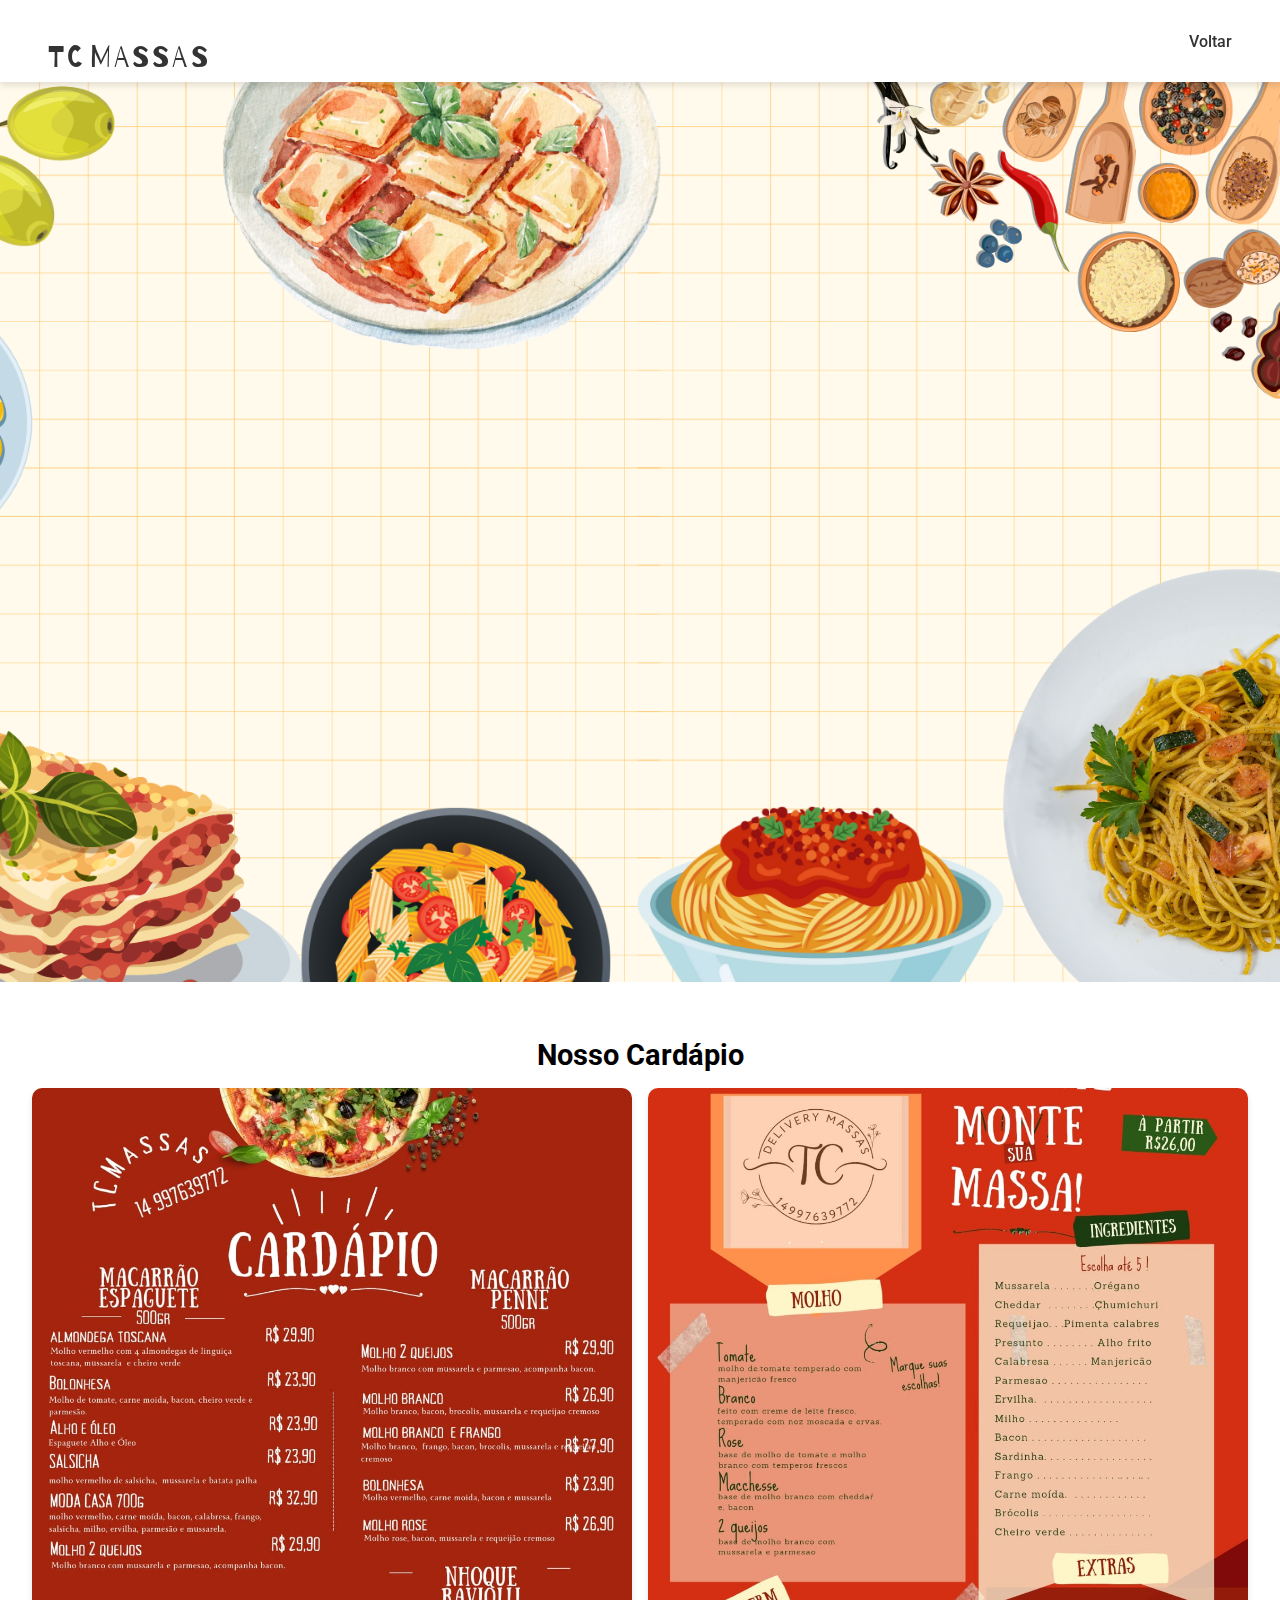
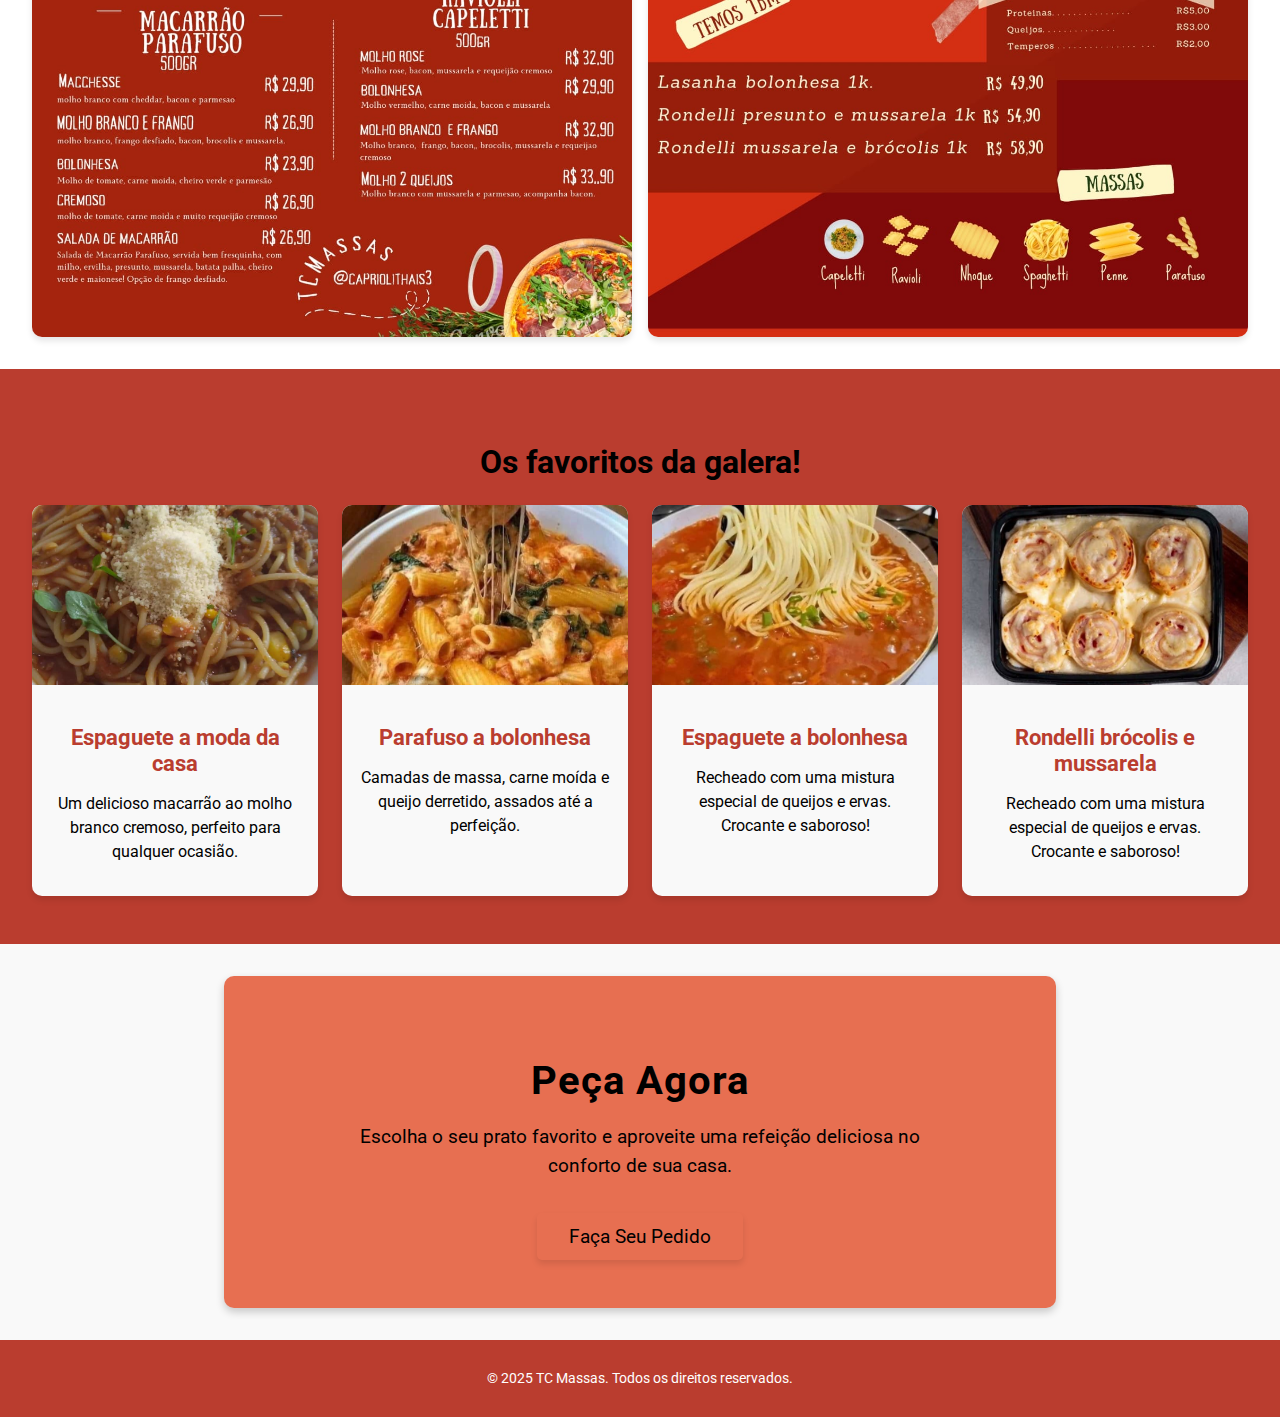
==== menu.html @ 0c59d515 "." ====
<!DOCTYPE html>
<html lang="en">
<head>
    <meta charset="UTF-8">
    <meta name="viewport" content="width=device-width, initial-scale=1.0">
    <title>Cardápio</title>
    <link rel="stylesheet" href="menu.css">
    <script src="script.js"></script>
</head>
<body>
    <body>
        <header id="cabecalho">
            <nav class="navbar">
                
                <a href="index.html">
                    <div class="logo">TC Massas</div>
                </a>

                <ul>
                    <li><a href="index.html">Voltar</a></li>
                    
                </ul>
               
            </nav>
        </header>

        <section id="banner_section">
            <div>
                <h1>Nossas opções para suas refeições</h1>
            </div>
        </section>
    
        <main>
            <section id="pratos">
                <h2>Nosso Cardápio</h2>
                <div class="menu-container">
                    <div class="menu-card">
                        <img src="img/cardapio1.jpeg" alt="Cardápio 1">
                    </div>
                    <div class="menu-card">
                        <img src="img/cardapio2.jpeg" alt="Cardápio 2">
                    </div>
                </div>
            </section>
        </main>

        <section id="pratos-destaque">
            <h2>Os favoritos da galera!</h2>
            <div class="cards-container">
                <div class="card">
                    <img src="img/macarrao1.jpeg" alt="Macarrão ao Molho Branco">
                    <div class="card-content">
                        <h3>Espaguete a moda da casa</h3>
                        <p>Um delicioso macarrão ao molho branco cremoso, perfeito para qualquer ocasião.</p>
                    </div>
                </div>
                <div class="card">
                    <img src="img/macarrao2.jpeg" alt="Lasanha à Bolonhesa">
                    <div class="card-content">
                        <h3>Parafuso a bolonhesa</h3>
                        <p>Camadas de massa, carne moída e queijo derretido, assados até a perfeição.</p>
                    </div>
                </div>
                <div class="card">
                    <img src="img/macarrao3.jpeg" alt="Pastel Especial">
                    <div class="card-content">
                        <h3>Espaguete a bolonhesa</h3>
                        <p>Recheado com uma mistura especial de queijos e ervas. Crocante e saboroso!</p>
                    </div>
                </div>
                <div class="card">
                    <img src="img/massa6.jpeg" alt="Pastel Especial">
                    <div class="card-content">
                        <h3>Rondelli brócolis e mussarela</h3>
                        <p>Recheado com uma mistura especial de queijos e ervas. Crocante e saboroso!</p>
                    </div>
                </div>
                
               
               
            </div>
        </section>

        <section id="fazer-pedido">
            <div class="pedido-container">
                <h2>Peça Agora</h2>
                <p>Escolha o seu prato favorito e aproveite uma refeição deliciosa no conforto de sua casa.</p>
                <a href="pagina-pedido.html" class="btn-pedido">Faça Seu Pedido</a>
            </div>
        </section>
        

        
    
        <footer class="menu-footer">
            <p>&copy; 2025 TC Massas. Todos os direitos reservados.</p>
        </footer>
    </body>
    
</body>
</html>
---- menu.css ----
@import url('https://fonts.googleapis.com/css2?family=Barrio&family=Montserrat:wght@526&family=Outfit:wght@100..900&family=Roboto:ital,wght@0,100;0,300;0,400;0,500;0,700;0,900;1,100;1,300;1,400;1,500;1,700;1,900&family=Rubik:ital,wght@0,300..900;1,300..900&family=STIX+Two+Text:ital,wght@0,400..700;1,400..700&family=Source+Code+Pro:ital,wght@0,200..900;1,200..900&family=Ubuntu:ital,wght@0,300;0,400;0,500;0,700;1,300;1,400;1,500;1,700&display=swap');
@import url('https://fonts.googleapis.com/css2?family=Montserrat:wght@526&family=Roboto:ital,wght@0,100;0,300;0,400;0,500;0,700;0,900;1,100;1,300;1,400;1,500;1,700;1,900&family=Rubik:ital,wght@0,300..900;1,300..900&family=Ubuntu:ital,wght@0,300;0,400;0,500;0,700;1,300;1,400;1,500;1,700&display=swap');
@import url('https://fonts.googleapis.com/css2?family=Montserrat:wght@526&family=Outfit:wght@100..900&family=Roboto:ital,wght@0,100;0,300;0,400;0,500;0,700;0,900;1,100;1,300;1,400;1,500;1,700;1,900&family=Rubik:ital,wght@0,300..900;1,300..900&family=Ubuntu:ital,wght@0,300;0,400;0,500;0,700;1,300;1,400;1,500;1,700&display=swap');
@import url('https://fonts.googleapis.com/css2?family=Montserrat:wght@526&family=Outfit:wght@100..900&family=Roboto:ital,wght@0,100;0,300;0,400;0,500;0,700;0,900;1,100;1,300;1,400;1,500;1,700;1,900&family=Rubik:ital,wght@0,300..900;1,300..900&family=Source+Code+Pro:ital,wght@0,200..900;1,200..900&family=Ubuntu:ital,wght@0,300;0,400;0,500;0,700;1,300;1,400;1,500;1,700&display=swap');
@import url('https://fonts.googleapis.com/css2?family=Montserrat:wght@526&family=Outfit:wght@100..900&family=Roboto:ital,wght@0,100;0,300;0,400;0,500;0,700;0,900;1,100;1,300;1,400;1,500;1,700;1,900&family=Rubik:ital,wght@0,300..900;1,300..900&family=STIX+Two+Text:ital,wght@0,400..700;1,400..700&family=Source+Code+Pro:ital,wght@0,200..900;1,200..900&family=Ubuntu:ital,wght@0,300;0,400;0,500;0,700;1,300;1,400;1,500;1,700&display=swap');
/* Estilo Geral */
body {
    font-family: 'Roboto', sans-serif;
    background-color: #f9f9f9;
    color: #333;
    margin: 0;
    padding: 0;
}

a{
    text-decoration: none;
}
.navbar {
    display: flex;
    justify-content: center;
    align-items: center;
    padding: 1rem 2rem;
    background-color: #fff;
    box-shadow: 0 4px 6px rgba(0, 0, 0, 0.1);
    position: sticky;
    top: 0;
    z-index: 1000;
    height: 50px;
}

.navbar .logo {
    position: absolute;
    left: 3rem;
    color: #333;
    text-transform: uppercase;
    font-family: "Barrio", serif;
    font-weight: 400;
    font-style: normal;
    font-size: 30px;
    display: flex;
    gap: 0.2rem;
}

/* Animação de pulo */
@keyframes jump {
    0% {
        transform: translateY(0);
    }
    50% {
        transform: translateY(-10px);
    }
    100% {
        transform: translateY(0);
    }
}

.navbar .logo span {
    display: inline-block;
    animation: jump 0.5s ease infinite;
}

/* Delay para que as letras pulem separadamente */
.navbar .logo span:nth-child(1) {
    animation-delay: 0s;
}

.navbar .logo span:nth-child(2) {
    animation-delay: 0.1s;
}

.navbar .logo span:nth-child(3) {
    animation-delay: 0.2s;
}

.navbar .logo span:nth-child(4) {
    animation-delay: 0.3s;
}

.navbar .logo span:nth-child(5) {
    animation-delay: 0.4s;
}

.navbar .logo span:nth-child(6) {
    animation-delay: 0.5s;
}

.navbar .logo span:nth-child(7) {
    animation-delay: 0.6s;
}


.navbar ul {
    display: flex;
    list-style: none;
    margin-left: auto; 
}

.navbar ul li {
    margin: 0 1rem;
}

.navbar ul li a {
    text-decoration: none;
    color: #333;
    font-weight: 500;
    transition: color 0.3s;
    font-size: 16px;
}

.navbar ul li a:hover {
    color: #e1938a;
}


.navbar ul {
    display: flex;
    list-style: none;
    margin-left: auto; /* Garante que a lista se alinhe à direita */
}

.navbar ul li {
    margin: 0 1rem;
}

.navbar ul li a {
    text-decoration: none;
    color: #333;
    font-weight: 500;
    transition: color 0.3s;
    font-size: 16px;
}

.navbar ul li a:hover {
    color: #e1938a;
}


#banner_section {
    width: 100%;
    height: 100vh;
    background: url('img/tc massas (1920 x 1080 px).png') no-repeat center center/cover;
    display: flex;
    align-items: center;
    justify-content: center;
    text-align: center;
    color: #000000;
}

#banner_section h1 {
    font-family: "STIX Two Text", serif;
    letter-spacing: 5px;
    color: black;
    font-size: 3rem;
    font-weight: 300;
    opacity: 0;
    transform: translateY(-20px);
    animation: fadeInUp 1s ease-out forwards;
}

/* Definição da animação */
@keyframes fadeInUp {
    to {
        opacity: 1;
        transform: translateY(0);
    }
}


/* Seção de Pratos */
#pratos {
    text-align: center;
    padding: 2rem 1rem;
    background-color: #fff;
}

#pratos h2 {
    font-size: 1.8rem;
    margin-bottom: 1rem;
    color: black;
}

/* Container de Cardápio */
.menu-container {
    display: grid;
    grid-template-columns: repeat(auto-fit, minmax(250px, 1fr));
    gap: 1rem;
    justify-items: center;
    padding: 0 1rem;
}

/* Cartões de Cardápio */
.menu-card {
    overflow: hidden;
    border-radius: 10px;
    box-shadow: 0 4px 6px rgba(0, 0, 0, 0.1);
    transition: transform 0.3s ease, box-shadow 0.3s ease;
    max-width: 100%;
}

.menu-card img {
    width: 100%;
    display: block;
    transition: transform 0.3s ease;
}

.menu-card:hover {
    transform: translateY(-5px);
    box-shadow: 0 8px 16px rgba(0, 0, 0, 0.2);
}

.menu-card:hover img {
    transform: scale(1.05);
}

/* Rodapé */
.menu-footer {
    background-color: #ba3d2f;
    color: #fff;
    text-align: center;
    padding: 1rem 0;
    font-size: 0.9rem;
}

/* Seção de Destaque dos Pratos */
#pratos-destaque {
    text-align: center;
    padding: 3rem 1rem;
    background-color: #ba3d2f;
}

#pratos-destaque h2 {
    font-size: 2rem;
    margin-bottom: 1.5rem;
    color: black;
}

/* Container dos Cards */
.cards-container {
    display: grid;
    grid-template-columns: repeat(auto-fit, minmax(220px, 1fr));
    gap: 1.5rem;
    justify-items: center;
    padding: 0 1rem;
}

/* Estilo dos Cards */
.card {
    background-color: #f9f9f9;
    border-radius: 10px;
    overflow: hidden;
    box-shadow: 0 4px 6px rgba(0, 0, 0, 0.1);
    transition: transform 0.3s ease, box-shadow 0.3s ease;
    max-width: 100%;
}

.card img {
    width: 100%;
    height: 180px;
    object-fit: cover;
    display: block;
}

.card-content {
    padding: 1rem;
}

.card-content h3 {
    font-size: 1.4rem;
    color: #ba3d2f;
    margin-bottom: 0.5rem;
}

.card-content p {
    font-size: 1rem;
    color: black;
    line-height: 1.5;
}

/* Hover Effects */
.card:hover {
    transform: translateY(-2px);
    box-shadow: 0 8px 16px rgba(0, 0, 0, 0.2);
}

#fazer-pedido {
    background-color:#e76f51;
    color:black;
    text-align: center;
    padding: 3rem 1rem;
    border-radius: 10px;
    margin: 2rem auto;
    box-shadow: 0 4px 8px rgba(0, 0, 0, 0.2);
    width: 90%;
    max-width: 800px;
}

#fazer-pedido .pedido-container {
    max-width: 600px;
    margin: 0 auto;
}

#fazer-pedido h2 {
    font-size: 2.5rem;
    margin-bottom: 1rem;
    font-family: 'Roboto', sans-serif;
    font-weight: bold;
    letter-spacing: 1px;
}

#fazer-pedido p {
    font-size: 1.2rem;
    line-height: 1.5;
    margin-bottom: 2rem;
    font-family: 'Roboto', sans-serif;
}

.btn-pedido {
    display: inline-block;
    padding: 0.75rem 2rem;
    font-size: 1.2rem;
    font-family: 'Roboto', sans-serif;
    color: black;
    background-color:transparent;
    border: none;
    border-radius: 5px;
    text-decoration: none;
    box-shadow: 0 4px 6px rgba(0, 0, 0, 0.1);
    transition: background-color 0.3s, transform 0.2s, box-shadow 0.3s;
}

.btn-pedido:hover {
    background-color: rgb(235, 153, 98);
    transform: translateY(-3px);
    box-shadow: 0 8px 12px rgba(0, 0, 0, 0.2);
}

.btn-pedido:active {
    transform: translateY(0);
    box-shadow: 0 4px 6px rgba(0, 0, 0, 0.1);
}


/* Responsividade para Dispositivos Menores */
@media (max-width: 768px) {
    .navbar {
        flex-wrap: wrap;
        padding: 1rem;
        justify-content: center; /* Centraliza o conteúdo */
    }

    .navbar .logo {
        font-size: 18px;
        text-align: center; /* Centraliza o logo */
        width: 100%; /* Garante que o logo ocupe toda a largura disponível */
    }

    .navbar ul {
        flex-direction: column;
        align-items: center;
        margin-top: 1rem;
    }

    .navbar ul li {
        margin: 0.5rem 0;
    }

    .navbar ul li a {
        font-size: 14px;
    }


    #pratos h2,
    #pratos-destaque h2 {
        font-size: 1.6rem;
    }

    .menu-container,
    .cards-container {
        gap: 1rem;
    }

    .card-content h3 {
        font-size: 1.2rem;
    }

    .card-content p {
        font-size: 1rem;
    }

    #banner_section h1{
        font-family: "STIX Two Text", serif;
        letter-spacing: 5px;
        color: black;
        font-size: 3rem;
        font-weight: 300;
        opacity: 0;
        transform: translateY(-20px);
        animation: fadeInUp 1s ease-out forwards;
    

    }
}
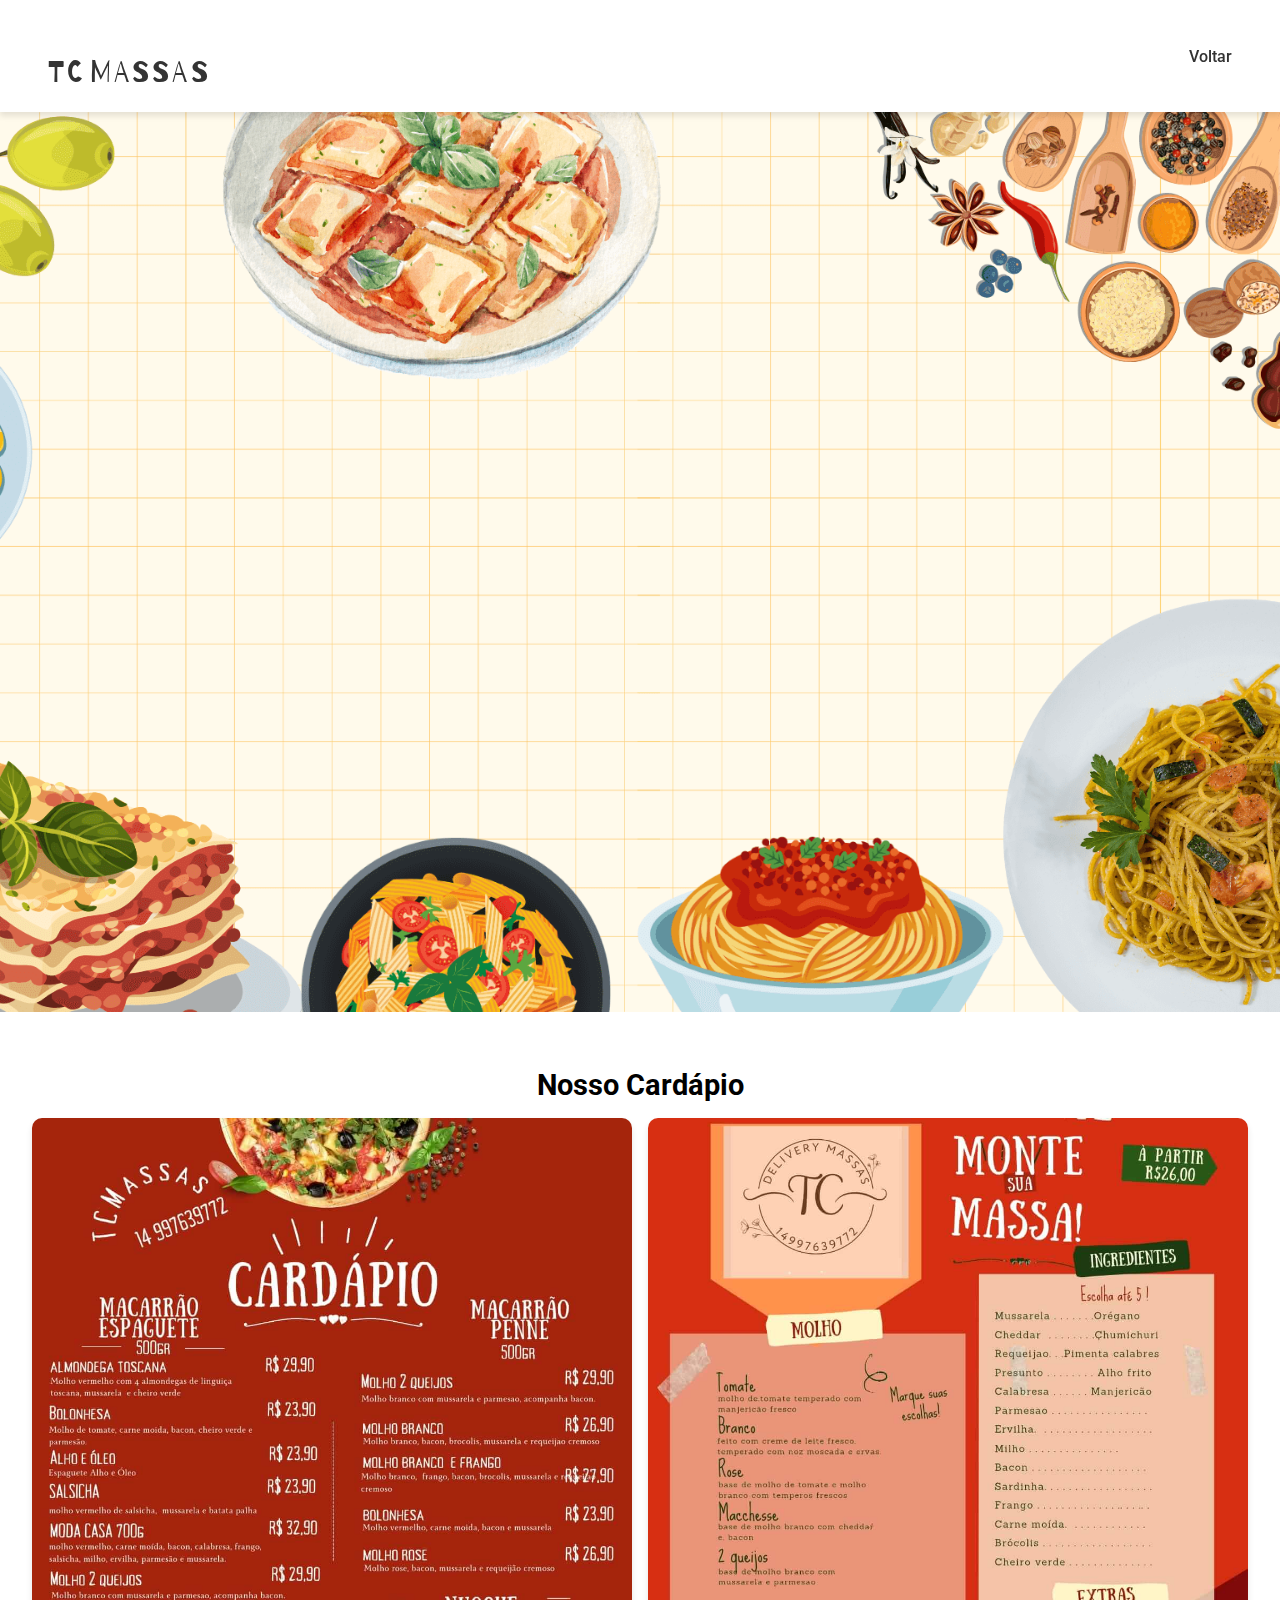
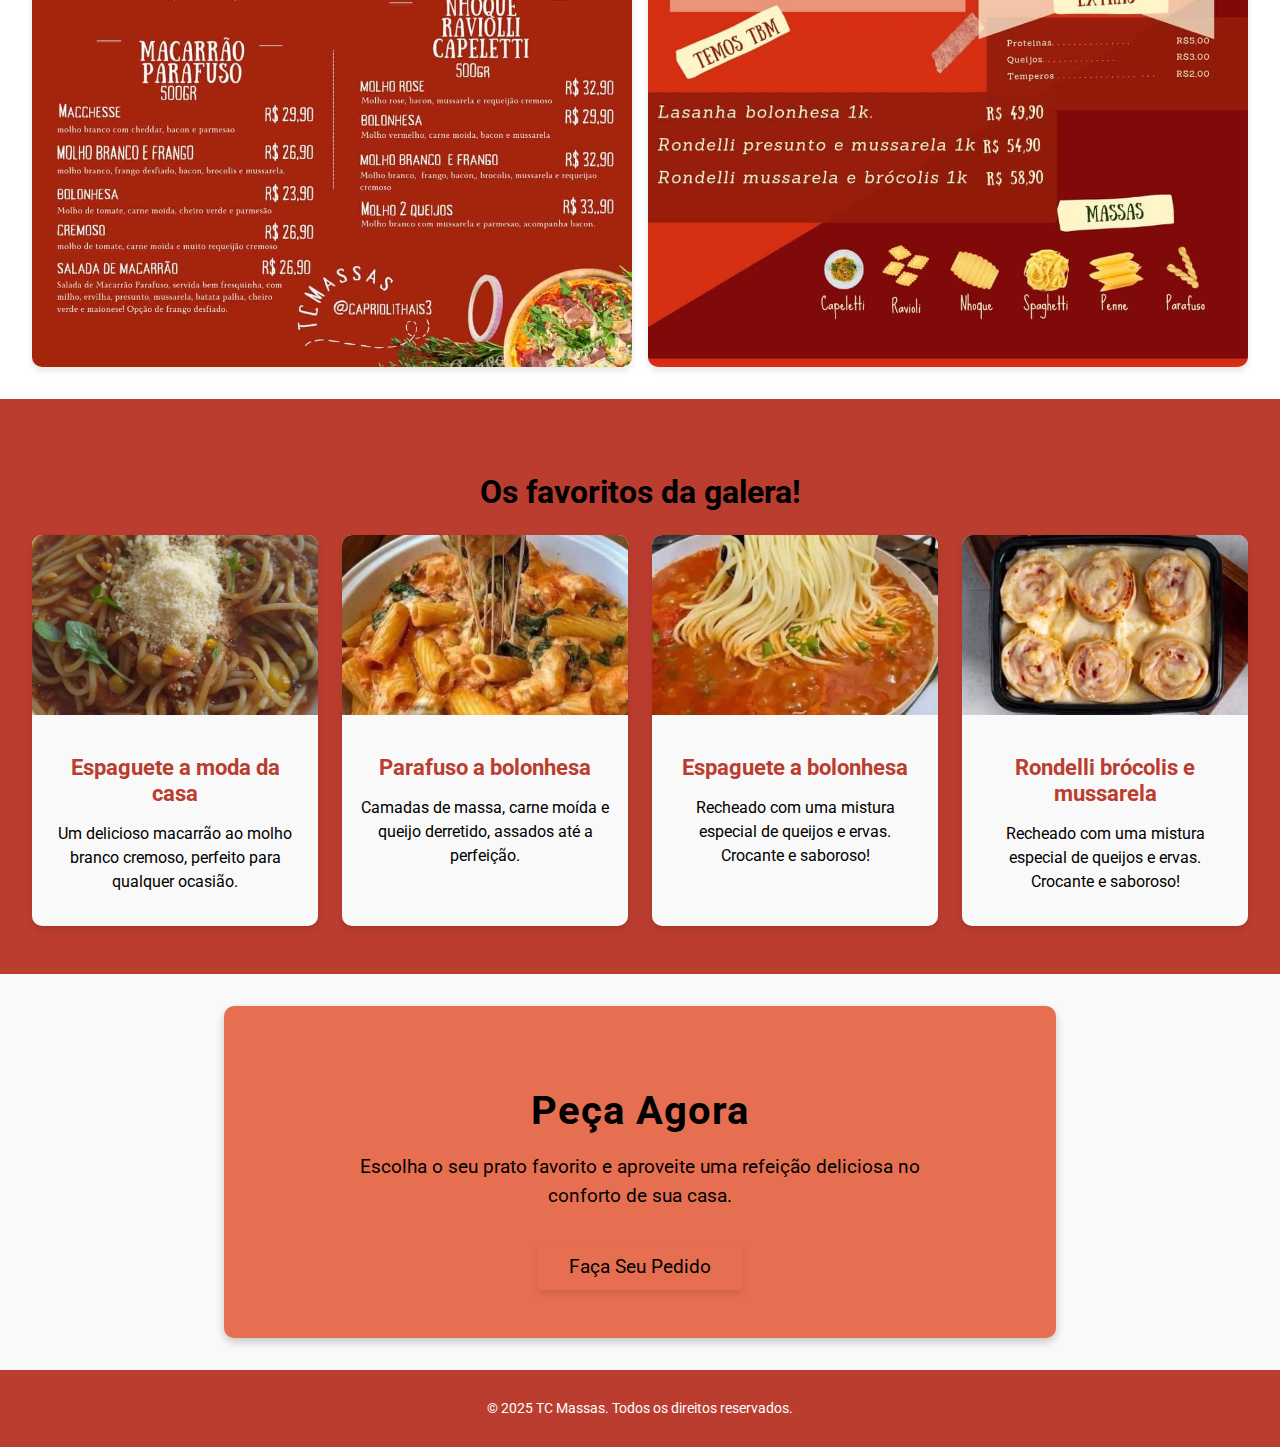
==== commit 49cda4bf: "." ====
--- a/menu.html
+++ b/menu.html
@@ -6,21 +6,19 @@
     <title>Cardápio</title>
     <link rel="stylesheet" href="menu.css">
     <script src="script.js"></script>
+    <link rel="icon" href="imagens/macarrao-instantaneo.png" type="image/png">
+
 </head>
 <body>
     <body>
         <header id="cabecalho">
-            <nav class="navbar">
-                
+            <nav class="navbar">    
                 <a href="index.html">
                     <div class="logo">TC Massas</div>
                 </a>
-
                 <ul>
                     <li><a href="index.html">Voltar</a></li>
-                    
-                </ul>
-               
+                </ul>  
             </nav>
         </header>
 
@@ -35,10 +33,10 @@
                 <h2>Nosso Cardápio</h2>
                 <div class="menu-container">
                     <div class="menu-card">
-                        <img src="img/cardapio1.jpeg" alt="Cardápio 1">
+                        <img src="imagens/cardapio1.jpeg" alt="Cardápio 1">
                     </div>
                     <div class="menu-card">
-                        <img src="img/cardapio2.jpeg" alt="Cardápio 2">
+                        <img src="imagens/cardapio2.jpeg" alt="Cardápio 2">
                     </div>
                 </div>
             </section>
@@ -48,28 +46,28 @@
             <h2>Os favoritos da galera!</h2>
             <div class="cards-container">
                 <div class="card">
-                    <img src="img/macarrao1.jpeg" alt="Macarrão ao Molho Branco">
+                    <img src="imagens/macarrao1.jpeg" alt="Macarrão ao Molho Branco">
                     <div class="card-content">
                         <h3>Espaguete a moda da casa</h3>
                         <p>Um delicioso macarrão ao molho branco cremoso, perfeito para qualquer ocasião.</p>
                     </div>
                 </div>
                 <div class="card">
-                    <img src="img/macarrao2.jpeg" alt="Lasanha à Bolonhesa">
+                    <img src="imagens/macarrao2.jpeg" alt="Lasanha à Bolonhesa">
                     <div class="card-content">
                         <h3>Parafuso a bolonhesa</h3>
                         <p>Camadas de massa, carne moída e queijo derretido, assados até a perfeição.</p>
                     </div>
                 </div>
                 <div class="card">
-                    <img src="img/macarrao3.jpeg" alt="Pastel Especial">
+                    <img src="imagens/macarrao3.jpeg" alt="Pastel Especial">
                     <div class="card-content">
                         <h3>Espaguete a bolonhesa</h3>
                         <p>Recheado com uma mistura especial de queijos e ervas. Crocante e saboroso!</p>
                     </div>
                 </div>
                 <div class="card">
-                    <img src="img/massa6.jpeg" alt="Pastel Especial">
+                    <img src="imagens/massa6.jpeg" alt="Pastel Especial">
                     <div class="card-content">
                         <h3>Rondelli brócolis e mussarela</h3>
                         <p>Recheado com uma mistura especial de queijos e ervas. Crocante e saboroso!</p>
@@ -85,7 +83,7 @@
             <div class="pedido-container">
                 <h2>Peça Agora</h2>
                 <p>Escolha o seu prato favorito e aproveite uma refeição deliciosa no conforto de sua casa.</p>
-                <a href="pagina-pedido.html" class="btn-pedido">Faça Seu Pedido</a>
+                <a href="https://instadelivery.com.br/tcmassas?fbclid=PAY2xjawHqsr9leHRuA2FlbQIxMQABpvLUCqMK_4yzY7LFJrjmqkTj2K7me0gWehz49ZCkp7pghBLX71WU0EmjVg_aem_edXbezMdI_ctI15GgkxV9w" class="btn-pedido">Faça Seu Pedido</a>
             </div>
         </section>
         
--- a/menu.css
+++ b/menu.css
@@ -25,7 +25,7 @@
     position: sticky;
     top: 0;
     z-index: 1000;
-    height: 50px;
+    height: 80px;
 }
 
 .navbar .logo {
@@ -112,33 +112,10 @@
 }
 
 
-.navbar ul {
-    display: flex;
-    list-style: none;
-    margin-left: auto; /* Garante que a lista se alinhe à direita */
-}
-
-.navbar ul li {
-    margin: 0 1rem;
-}
-
-.navbar ul li a {
-    text-decoration: none;
-    color: #333;
-    font-weight: 500;
-    transition: color 0.3s;
-    font-size: 16px;
-}
-
-.navbar ul li a:hover {
-    color: #e1938a;
-}
-
-
 #banner_section {
     width: 100%;
     height: 100vh;
-    background: url('img/tc massas (1920 x 1080 px).png') no-repeat center center/cover;
+    background: url('imagens/tc\ massas\ \(1920\ x\ 1080\ px\).png') no-repeat center center/cover;
     display: flex;
     align-items: center;
     justify-content: center;
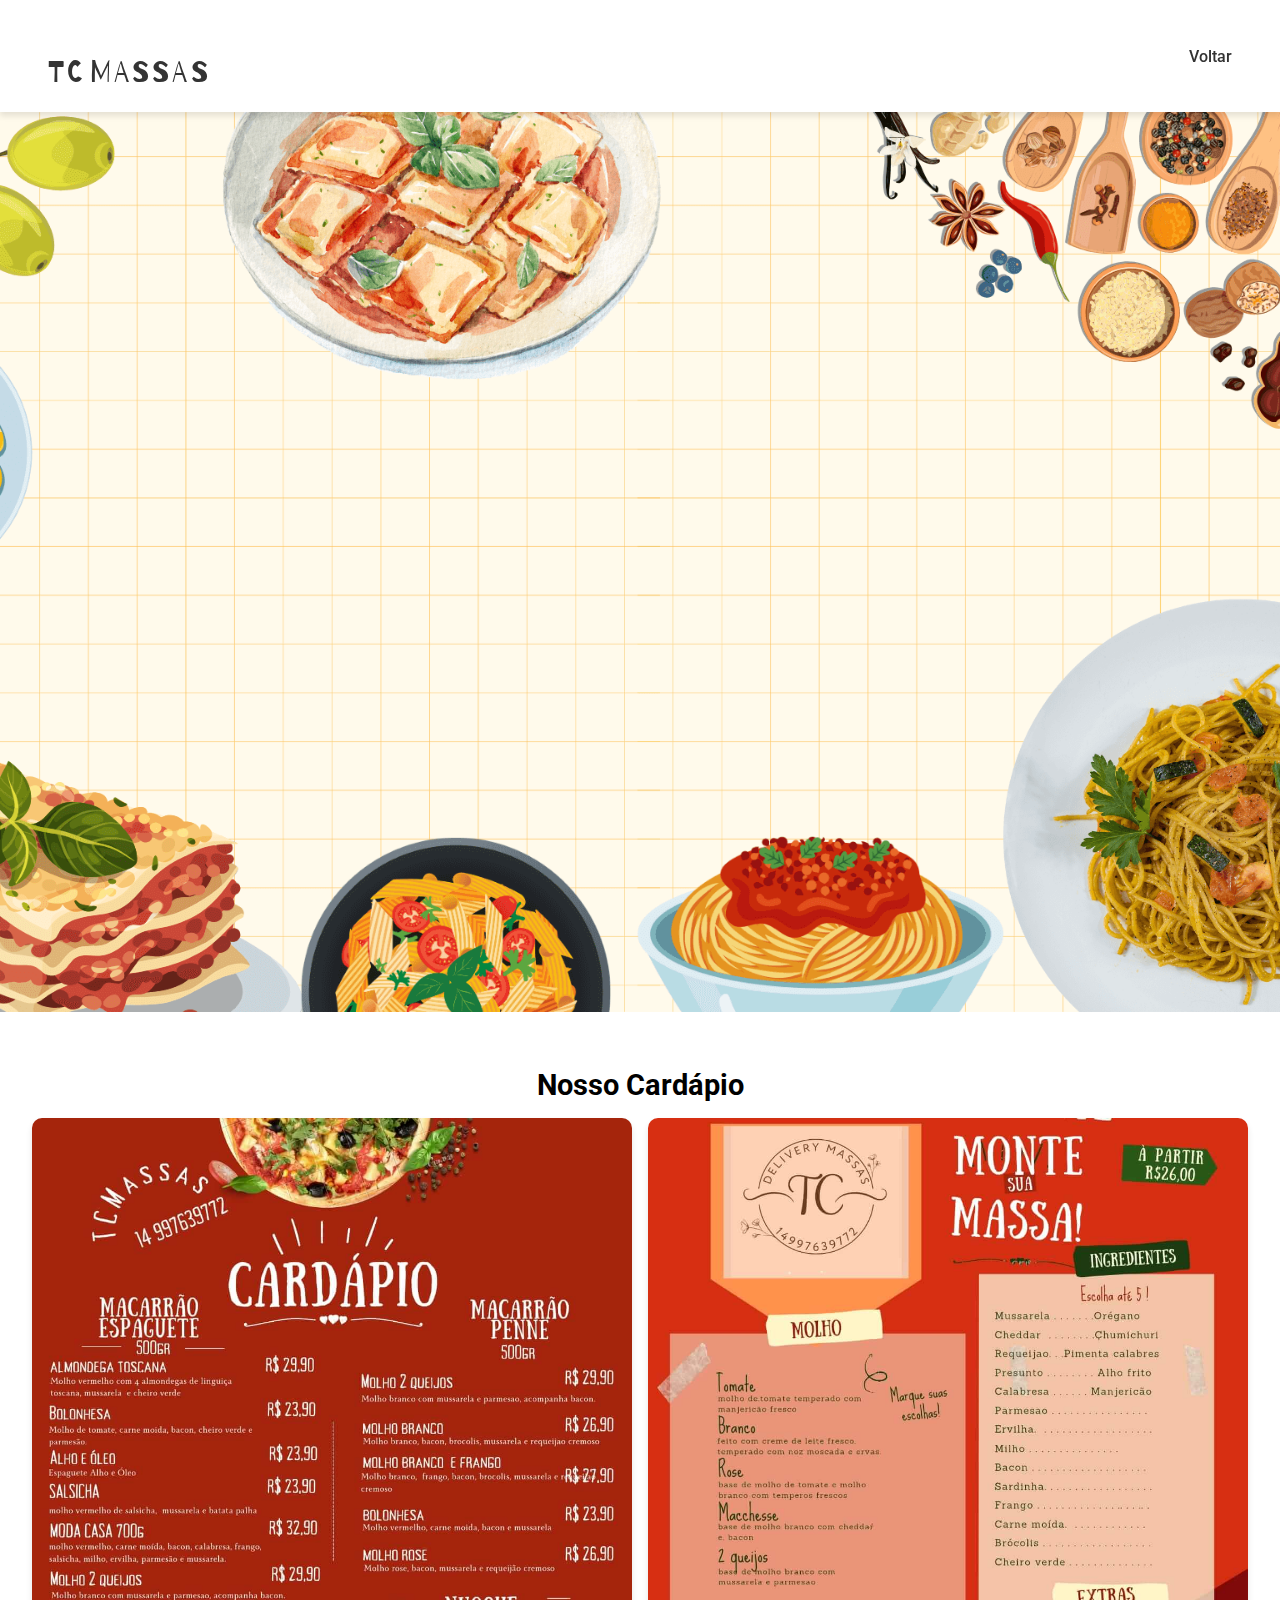
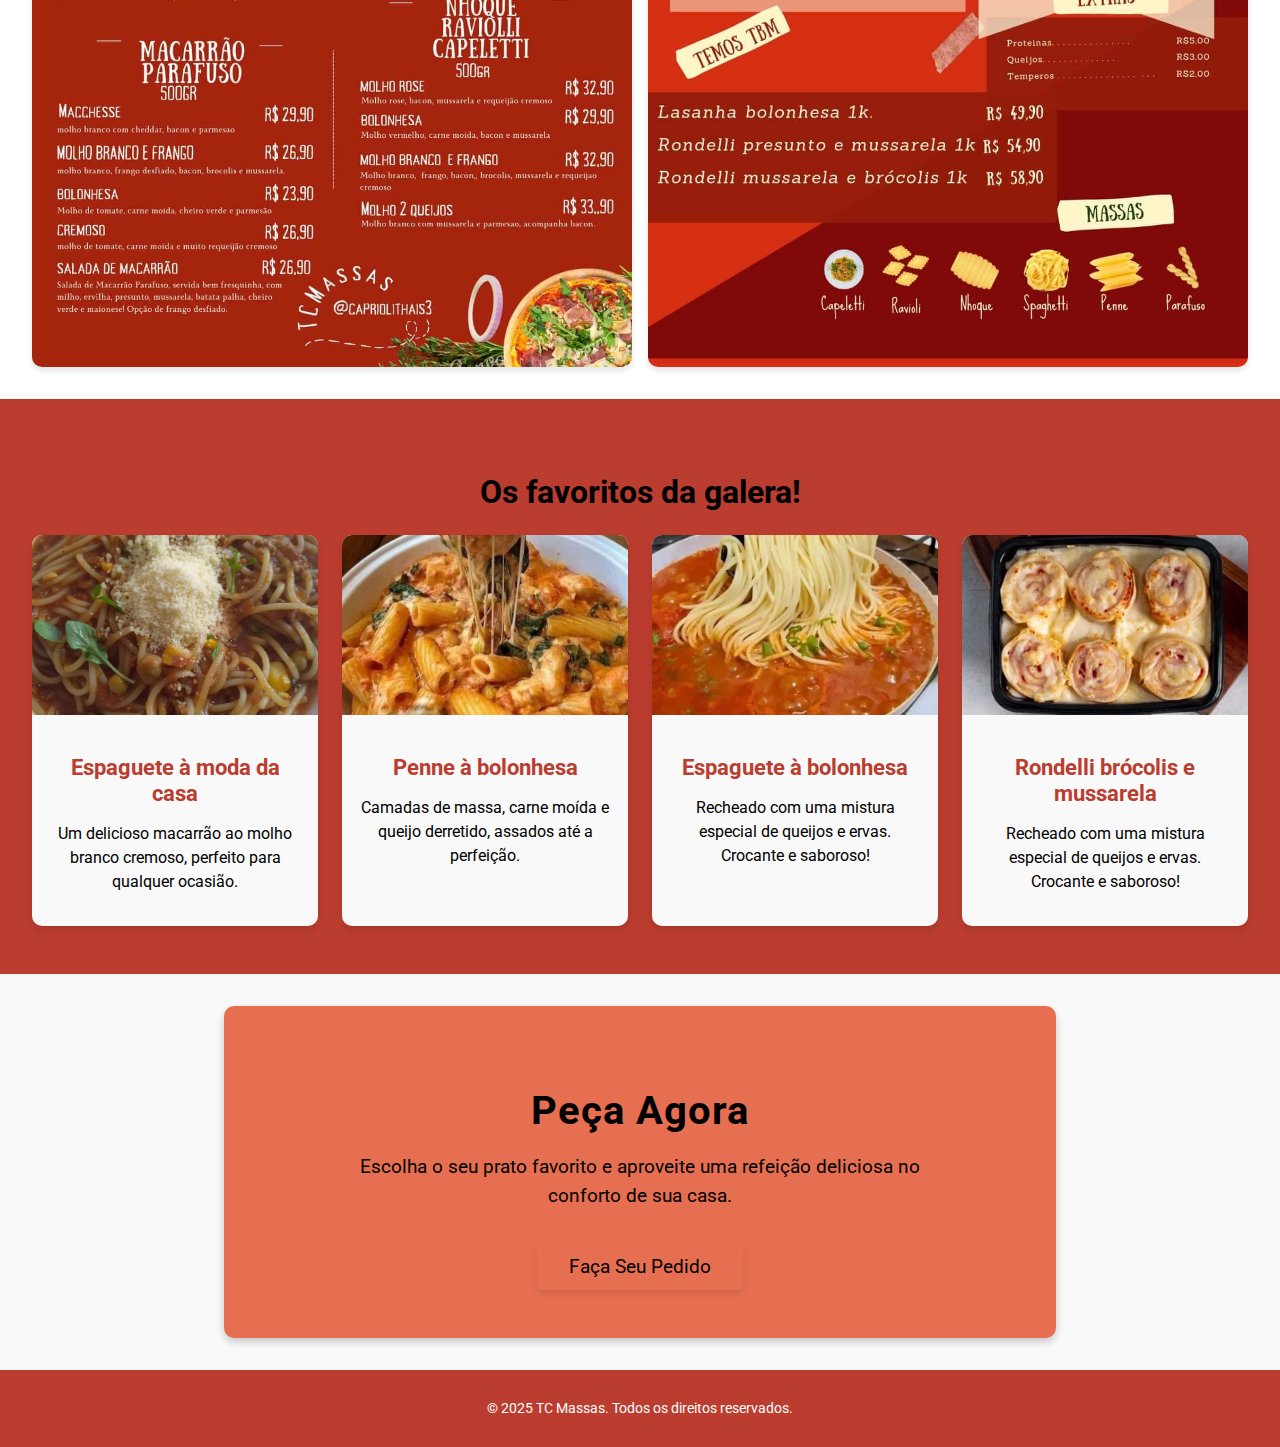
==== commit 2639c0fa: "." ====
--- a/menu.html
+++ b/menu.html
@@ -48,21 +48,21 @@
                 <div class="card">
                     <img src="imagens/macarrao1.jpeg" alt="Macarrão ao Molho Branco">
                     <div class="card-content">
-                        <h3>Espaguete a moda da casa</h3>
+                        <h3>Espaguete à moda da casa</h3>
                         <p>Um delicioso macarrão ao molho branco cremoso, perfeito para qualquer ocasião.</p>
                     </div>
                 </div>
                 <div class="card">
                     <img src="imagens/macarrao2.jpeg" alt="Lasanha à Bolonhesa">
                     <div class="card-content">
-                        <h3>Parafuso a bolonhesa</h3>
+                        <h3>Penne à bolonhesa</h3>
                         <p>Camadas de massa, carne moída e queijo derretido, assados até a perfeição.</p>
                     </div>
                 </div>
                 <div class="card">
                     <img src="imagens/macarrao3.jpeg" alt="Pastel Especial">
                     <div class="card-content">
-                        <h3>Espaguete a bolonhesa</h3>
+                        <h3>Espaguete à bolonhesa</h3>
                         <p>Recheado com uma mistura especial de queijos e ervas. Crocante e saboroso!</p>
                     </div>
                 </div>
--- a/menu.css
+++ b/menu.css
@@ -320,15 +320,30 @@
 /* Responsividade para Dispositivos Menores */
 @media (max-width: 768px) {
     .navbar {
-        flex-wrap: wrap;
-        padding: 1rem;
-        justify-content: center; /* Centraliza o conteúdo */
+        display: flex;
+        justify-content: center;
+        align-items: center;
+        padding: 1rem 2rem;
+        background-color: #fff;
+        box-shadow: 0 4px 6px rgba(0, 0, 0, 0.1);
+        position: sticky;
+        top: 0;
+        z-index: 1000;
+        height: 80px;
+
     }
 
     .navbar .logo {
-        font-size: 18px;
-        text-align: center; /* Centraliza o logo */
-        width: 100%; /* Garante que o logo ocupe toda a largura disponível */
+        position: absolute;
+    left: 3rem;
+    color: #333;
+    text-transform: uppercase;
+    font-family: "Barrio", serif;
+    font-weight: 400;
+    font-style: normal;
+    font-size: 30px;
+    display: flex;
+    gap: 0.2rem;
     }
 
     .navbar ul {
